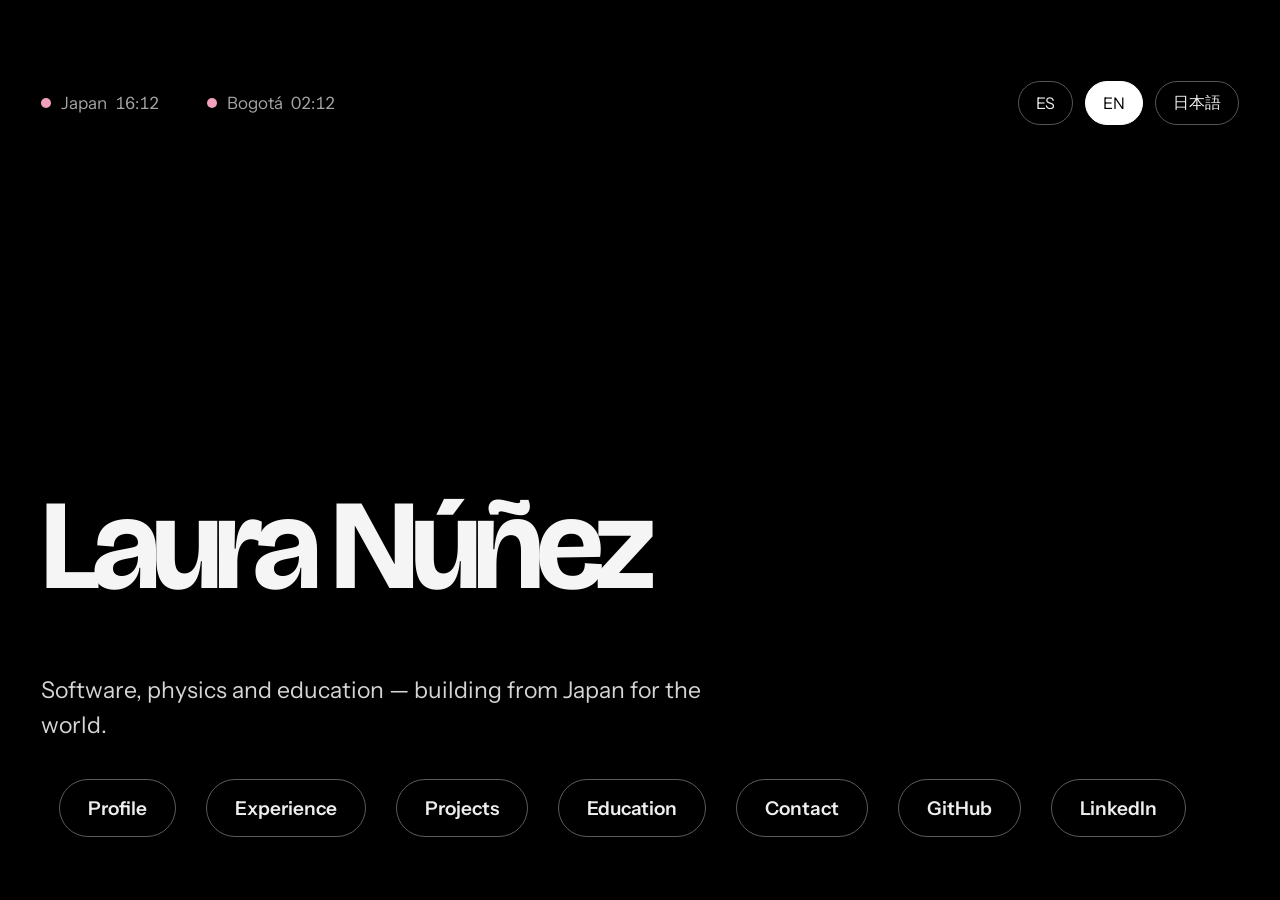
==== 2.html @ 640a98aa "Update Laura Nunez portfolio" ====
<!DOCTYPE html>
<html lang="en">
<head>
  <meta charset="UTF-8">
  <meta name="viewport" content="width=device-width, initial-scale=1.0">

  <title>Laura Núñez | Software Developer & Physicist</title>

  <link rel="preconnect" href="https://fonts.googleapis.com">
  <link rel="preconnect" href="https://fonts.gstatic.com" crossorigin>

  <link
    href="https://fonts.googleapis.com/css2?family=Instrument+Sans:wght@400;500;600;700&family=Bricolage+Grotesque:wght@400;500;600;700;800&display=swap"
    rel="stylesheet"
  >

  <link rel="stylesheet" href="styles.css">
</head>

<body>

  <!-- =========================
       HERO
  ========================== -->

  <main class="hero">

    <div class="circuit" aria-hidden="true">
      <span class="circuit-line line-pink"></span>
      <span class="circuit-line line-purple"></span>
      <span class="circuit-line line-yellow"></span>
      <span class="circuit-line line-red"></span>
      <span class="circuit-line line-blue"></span>
      <span class="circuit-line line-cyan"></span>
    </div>

    <div class="hero-content">

      <div class="top-row">

        <div class="time-zone">
          <span><i></i> Japan <strong id="japanTime">17:13</strong></span>
          <span><i></i> Bogotá <strong id="bogotaTime">03:13</strong></span>
        </div>

        <div class="language-switcher">
          <button class="lang-btn" data-lang="es">ES</button>
          <button class="lang-btn active" data-lang="en">EN</button>
          <button class="lang-btn" data-lang="ja">日本語</button>
        </div>

      </div>

      <section class="intro">

        <h1>Laura Núñez</h1>

        <p
          class="tagline"
          data-en="Software, physics and education — building from Japan for the world."
          data-es="Software, física y educación — construyendo desde Japón para el mundo."
          data-ja="ソフトウェア、物理学、教育 — 日本から世界へ。"
        >
          Software, physics and education — building from Japan for the world.
        </p>

        <nav class="main-nav">

       <button
  class="nav-btn"
  data-modal="profileModal"
  data-en="Profile"
  data-es="Perfil"
  data-ja="プロフィール"
>
  Profile
</button>

<button
  class="nav-btn"
  data-modal="experienceModal"
  data-en="Experience"
  data-es="Experiencia"
  data-ja="職歴"
>
  Experience
</button>

<button
  class="nav-btn"
  data-modal="projectsModal"
  data-en="Projects"
  data-es="Proyectos"
  data-ja="プロジェクト"
>
  Projects
</button>

<button
  class="nav-btn"
  data-modal="educationModal"
  data-en="Education"
  data-es="Educación"
  data-ja="学歴"
>
  Education
</button>

<button
  class="nav-btn"
  data-modal="contactModal"
  data-en="Contact"
  data-es="Contacto"
  data-ja="お問い合わせ"
>
  Contact
</button>
          <a
            class="nav-btn nav-link"
            href="https://github.com/Ichlaura"
            target="_blank"
            rel="noopener noreferrer"
          >
            GitHub
          </a>

          <a
            class="nav-btn nav-link"
            href="https://www.linkedin.com/in/laupao41/"
            target="_blank"
            rel="noopener noreferrer"
          >
            LinkedIn
          </a>

        </nav>

      </section>

    </div>

  </main>


  <!-- =========================
       PROFILE
  ========================== -->

  <div class="modal" id="profileModal">

    <div class="modal-box">

      <button class="close-modal" aria-label="Close">×</button>

      <span class="section-number">01 / PROFILE</span>

      <h2>Laura Núñez</h2>

      <p class="large-text">
        Laura Núñez is a software developer, physicist and educator
        working at the intersection of technology, science and education.
      </p>

      <p>
        Her professional background combines software development,
        automation, physics, research and teaching. She develops digital
        products and automation systems while continuing to expand her
        work toward artificial intelligence, machine learning, robotics
        and computational science.
      </p>

      <p>
        Originally trained in physics and education in Colombia, she later
        expanded into software development and currently works internationally
        from Japan.
      </p>

      <div class="profile-grid">

        <div>
          <span>BASED IN</span>
          <strong>Japan</strong>
        </div>

        <div>
          <span>FIELDS</span>
          <strong>Software · Physics · Education</strong>
        </div>

        <div>
          <span>LANGUAGES</span>
          <strong>Spanish · English · Japanese</strong>
        </div>

        <div>
          <span>FOCUS</span>
          <strong>Full-stack · Automation · AI</strong>
        </div>

      </div>

    </div>

  </div>


  <!-- =========================
       EXPERIENCE
  ========================== -->

  <div class="modal" id="experienceModal">

    <div class="modal-box modal-wide">

      <button class="close-modal" aria-label="Close">×</button>

      <span class="section-number">02 / EXPERIENCE</span>

      <h2>Experience</h2>

      <div class="timeline">

        <article class="timeline-item">

          <div class="timeline-date">
            SEP 2026 — PRESENT
          </div>

          <div class="timeline-content">

            <h3>Delta Careers Module Leader</h3>

            <h4>Crimson Education · Contract · Remote</h4>

            <p>
              Mentors students developing technology-focused projects,
              guiding project definition, technical planning, implementation
              and iterative development.
            </p>

          </div>

        </article>


        <article class="timeline-item">

          <div class="timeline-date">
            MAR 2026 — PRESENT
          </div>

          <div class="timeline-content">

            <h3>Software Engineer</h3>

            <h4>Dental Care Office · Contract · Remote</h4>

            <p>
              Designed and implemented a modular full-stack system for
              dental insurance verification using Python, Playwright,
              FastAPI, React and .NET.
            </p>

            <p>
              Developed backend APIs, automation workflows and structured
              data pipelines to reduce repetitive manual operations and
              improve reliability.
            </p>

          </div>

        </article>


        <article class="timeline-item">

          <div class="timeline-date">
            MAR 2022 — APR 2023
          </div>

          <div class="timeline-content">

            <h3>International Study</h3>

            <h4>Lumos Language School · Utah, United States</h4>

            <p>
              Studied English in the United States while developing
              professional communication skills in an international
              environment.
            </p>

          </div>

        </article>


        <article class="timeline-item">

          <div class="timeline-date">
            AUG 2021 — JAN 2022
          </div>

          <div class="timeline-content">

            <h3>Research Assistant</h3>

            <h4>Universidad Militar Nueva Granada</h4>

            <p>
              Worked with Python, MATLAB and Arduino in research and
              experimental technology projects.
            </p>

          </div>

        </article>


        <article class="timeline-item">

          <div class="timeline-date">
            JUL 2018 — DEC 2021
          </div>

          <div class="timeline-content">

            <h3>Research Support</h3>

            <h4>
              Epidemiology Group — Universidad de los Andes
            </h4>

            <p>
              Collected, validated and analyzed structured research data,
              supported epidemiological projects and contributed to
              research reporting.
            </p>

          </div>

        </article>


        <article class="timeline-item">

          <div class="timeline-date">
            MAR 2018 — NOV 2019
          </div>

          <div class="timeline-content">

            <h3>Physics Teacher</h3>

            <h4>
              Colegio José Manuel Restrepo · Bogotá, Colombia
            </h4>

            <p>
              Delivered structured physics lessons and developed learning
              activities connecting scientific concepts with classroom
              practice.
            </p>

          </div>

        </article>

      </div>

    </div>

  </div>


  <!-- =========================
       PROJECTS
  ========================== -->

  <div class="modal" id="projectsModal">

    <div class="modal-box modal-projects">

      <button class="close-modal" aria-label="Close">×</button>

      <span class="section-number">03 / PROJECTS</span>

      <h2>Selected Work</h2>

      <p class="projects-intro">
        Real products, applications and research. Select a project to
        open the live system or publication.
      </p>


      <div class="project-category">

        <div class="category-heading">
          <span>01</span>
          <h3>Software & Automation</h3>
        </div>


        <div class="project-grid">

          <a
            class="project-card"
            href="https://dco-automation-web.vercel.app/login"
            target="_blank"
            rel="noopener noreferrer"
          >

            <div class="project-top">
              <span>FULL-STACK · AUTOMATION</span>
              <b>↗</b>
            </div>

            <h4>DCO Automation</h4>

            <p>
              Dental insurance automation platform integrating frontend,
              APIs and browser automation.
            </p>

            <div class="tech">
              Python · Playwright · FastAPI · React · .NET
            </div>

            <div class="project-action">
              OPEN LIVE SYSTEM →
            </div>

          </a>


          <a
            class="project-card"
            href="https://lds-directory-colombia.vercel.app/"
            target="_blank"
            rel="noopener noreferrer"
          >

            <div class="project-top">
              <span>WEB APPLICATION</span>
              <b>↗</b>
            </div>

            <h4>Business Directory Colombia</h4>

            <p>
              Searchable digital directory designed to showcase
              entrepreneurs and their businesses.
            </p>

            <div class="tech">
              React · UI/UX · Search · Responsive Web
            </div>

            <div class="project-action">
              OPEN PROJECT →
            </div>

          </a>

        </div>

      </div>


      <div class="project-category">

        <div class="category-heading">
          <span>02</span>
          <h3>Digital Products & Apps</h3>
        </div>


        <div class="project-grid">

          <a
            class="project-card featured-project"
            href="https://adelina-invitations.vercel.app/invitation/ruby-fiallo-nunez"
            target="_blank"
            rel="noopener noreferrer"
          >

            <div class="project-top">
              <span>INTERACTIVE APPLICATION</span>
              <b>↗</b>
            </div>

            <h4>Adelina Interactive Invitations</h4>

            <p>
              Interactive multilingual invitation system with animated
              envelopes, RSVP, countdowns, event information and
              personalized guest experiences.
            </p>

            <div class="tech">
              React · TypeScript · Supabase · Responsive UI
            </div>

            <div class="project-action">
              VIEW LIVE INVITATION →
            </div>

          </a>


          <a
            class="project-card"
            href="https://adelina-invitations.vercel.app/backoffice"
            target="_blank"
            rel="noopener noreferrer"
          >

            <div class="project-top">
              <span>ADMIN PLATFORM</span>
              <b>↗</b>
            </div>

            <h4>Adelina Backoffice</h4>

            <p>
              Administration environment for managing invitations,
              guests, responses and event information.
            </p>

            <div class="tech">
              React · Supabase · Admin UI · Data Management
            </div>

            <div class="project-action">
              OPEN BACKOFFICE →
            </div>

          </a>


          <a
            class="project-card"
            href="https://adeline-website-six.vercel.app/back"
            target="_blank"
            rel="noopener noreferrer"
          >

            <div class="project-top">
              <span>WEB PLATFORM</span>
              <b>↗</b>
            </div>

            <h4>Adelina Invitations Platform</h4>

            <p>
              Digital product platform for presenting and organizing
              invitation designs and services.
            </p>

            <div class="tech">
              React · Vite · TypeScript · Web Design
            </div>

            <div class="project-action">
              VIEW PLATFORM →
            </div>

          </a>


          <a
            class="project-card"
            href="https://adelina-invitations.vercel.app/invitation/una-noche-de-espantos"
            target="_blank"
            rel="noopener noreferrer"
          >

            <div class="project-top">
              <span>INTERACTIVE DESIGN</span>
              <b>↗</b>
            </div>

            <h4>Halloween Invitation</h4>

            <p>
              Themed interactive invitation demonstrating custom visual
              experiences beyond traditional wedding invitations.
            </p>

            <div class="tech">
              React · Animation · Responsive Design
            </div>

            <div class="project-action">
              VIEW DEMO →
            </div>

          </a>

        </div>

      </div>


      <div class="project-category">

        <div class="category-heading">
          <span>03</span>
          <h3>Research & Physics</h3>
        </div>


        <div class="project-grid">

          <a
            class="project-card"
            href="https://repositorio.upn.edu.co/items/59743ebd-1e35-4e17-b740-861f596ebc2e"
            target="_blank"
            rel="noopener noreferrer"
          >

            <div class="project-top">
              <span>ACADEMIC RESEARCH</span>
              <b>↗</b>
            </div>

            <h4>Physics Education Thesis</h4>

            <p>
              Design of a didactic strategy to encourage autonomous
              learning in high-school physics classes.
            </p>

            <div class="tech">
              Physics · Education · Research
            </div>

            <div class="project-action">
              READ PUBLICATION →
            </div>

          </a>

        </div>

      </div>


      <div class="project-category">

        <div class="category-heading">
          <span>04</span>
          <h3>AI · Machine Learning · Robotics</h3>
        </div>


        <div class="project-grid">

          <div class="project-card non-link">

            <div class="project-top">
              <span>DEEP LEARNING</span>
              <b>AI</b>
            </div>

            <h4>Deep Learning with MATLAB</h4>

            <p>
              Completed MathWorks training in deep learning and neural
              network workflows using MATLAB.
            </p>

            <div class="tech">
              MATLAB · Deep Learning · Neural Networks
            </div>

          </div>


          <div class="project-card non-link">

            <div class="project-top">
              <span>COMPUTATIONAL SYSTEMS</span>
              <b>R&D</b>
            </div>

            <h4>Robotics & Scientific Computing</h4>

            <p>
              Experimental and academic work using Arduino, Python and
              MATLAB as a foundation for future robotics, AI and
              computational physics projects.
            </p>

            <div class="tech">
              Arduino · Python · MATLAB · Physics
            </div>

          </div>

        </div>

      </div>


      <div class="project-footer">

        <p>More source code and experiments</p>

        <a
          href="https://github.com/Ichlaura"
          target="_blank"
          rel="noopener noreferrer"
        >
          GitHub / Ichlaura ↗
        </a>

      </div>

    </div>

  </div>


  <!-- =========================
       EDUCATION
  ========================== -->

  <div class="modal" id="educationModal">

    <div class="modal-box modal-wide">

      <button class="close-modal" aria-label="Close">×</button>

      <span class="section-number">04 / EDUCATION</span>

      <h2>Education</h2>

      <div class="timeline education-timeline">

        <article class="timeline-item">

          <div class="timeline-date">
            2023 — 2026
          </div>

          <div class="timeline-content">

            <h3>Bachelor of Science in Software Development</h3>

            <h4>Brigham Young University–Idaho</h4>

            <p>
              Software development, computer programming and web
              technologies.
            </p>

          </div>

        </article>


        <article class="timeline-item">

          <div class="timeline-date">
            2022 — 2023
          </div>

          <div class="timeline-content">

            <h3>English Studies</h3>

            <h4>Lumos Language School · Utah, USA</h4>

            <p>
              Intensive English study in an international environment.
            </p>

          </div>

        </article>


        <article class="timeline-item">

          <div class="timeline-date">
            2020
          </div>

          <div class="timeline-content">

            <h3>English Certificate</h3>

            <h4>BYU–Pathway Worldwide</h4>

          </div>

        </article>


        <article class="timeline-item">

          <div class="timeline-date">
            2015 — 2020
          </div>

          <div class="timeline-content">

            <h3>Bachelor's Degree in Physics</h3>

            <h4>
              Universidad Pedagógica Nacional · Bogotá, Colombia
            </h4>

            <p>
              Physics, mathematics, pedagogy and science education.
            </p>

          </div>

        </article>

      </div>


      <div class="certificate-area">

        <h3>Additional Training</h3>

        <div class="certificate-grid">

          <div class="certificate-card">
            <span>BYU–IDAHO</span>
            <strong>Computer Programming Certificate</strong>
          </div>

          <div class="certificate-card">
            <span>MATHWORKS</span>
            <strong>Deep Learning Onramp</strong>
          </div>

        </div>

      </div>

    </div>

  </div>


  <!-- =========================
       CONTACT
  ========================== -->

  <div class="modal" id="contactModal">

    <div class="modal-box">

      <button class="close-modal" aria-label="Close">×</button>

      <span class="section-number">05 / CONTACT</span>

      <h2>Let's build something.</h2>

      <p class="large-text">
        Available for software development, automation, educational
        technology and international technology projects.
      </p>

      <div class="contact-links">

        <a
          href="https://github.com/Ichlaura"
          target="_blank"
          rel="noopener noreferrer"
        >
          GitHub
          <span>↗</span>
        </a>

        <a
          href="https://www.linkedin.com/in/laupao41/"
          target="_blank"
          rel="noopener noreferrer"
        >
          LinkedIn
          <span>↗</span>
        </a>

      </div>

    </div>

  </div>


  <!-- =========================
       JAVASCRIPT
  ========================== -->

  <script>

    /* -------------------------
       MODALS
    ------------------------- */

    const modalButtons = document.querySelectorAll("[data-modal]");
    const modals = document.querySelectorAll(".modal");
    const closeButtons = document.querySelectorAll(".close-modal");

    modalButtons.forEach(button => {

      button.addEventListener("click", () => {

        const modalId = button.dataset.modal;
        const modal = document.getElementById(modalId);

        if (modal) {
          modal.classList.add("show");
          document.body.classList.add("modal-open");
        }

      });

    });


    closeButtons.forEach(button => {

      button.addEventListener("click", () => {

        const modal = button.closest(".modal");

        modal.classList.remove("show");
        document.body.classList.remove("modal-open");

      });

    });


    modals.forEach(modal => {

      modal.addEventListener("click", event => {

        if (event.target === modal) {

          modal.classList.remove("show");
          document.body.classList.remove("modal-open");

        }

      });

    });


    document.addEventListener("keydown", event => {

      if (event.key === "Escape") {

        modals.forEach(modal => {
          modal.classList.remove("show");
        });

        document.body.classList.remove("modal-open");

      }

    });


    /* -------------------------
       LANGUAGE
    ------------------------- */

    const langButtons = document.querySelectorAll(".lang-btn");

    langButtons.forEach(button => {

      button.addEventListener("click", () => {

        const lang = button.dataset.lang;

        langButtons.forEach(btn => {
          btn.classList.remove("active");
        });

        button.classList.add("active");

        document.querySelectorAll("[data-en]").forEach(element => {

          const translation = element.dataset[lang];

          if (translation) {
            element.textContent = translation;
          }

        });

      });

    });


    /* -------------------------
       WORLD CLOCKS
    ------------------------- */

    function updateClocks() {

      const now = new Date();

      const japan = new Intl.DateTimeFormat(
        "en-GB",
        {
          timeZone: "Asia/Tokyo",
          hour: "2-digit",
          minute: "2-digit",
          hour12: false
        }
      ).format(now);

      const bogota = new Intl.DateTimeFormat(
        "en-GB",
        {
          timeZone: "America/Bogota",
          hour: "2-digit",
          minute: "2-digit",
          hour12: false
        }
      ).format(now);

      document.getElementById("japanTime").textContent = japan;
      document.getElementById("bogotaTime").textContent = bogota;

    }

    updateClocks();

    setInterval(updateClocks, 30000);

  </script>

</body>
</html>
---- styles.css ----
/* =========================================
   RESET
========================================= */

* {
  margin: 0;
  padding: 0;
  box-sizing: border-box;
}

:root {
  --sans: "Instrument Sans", "Noto Sans JP", "Hiragino Sans", "Yu Gothic", Meiryo, "Helvetica Neue", Arial, sans-serif;
  --display: "Bricolage Grotesque", "Noto Sans JP", "Hiragino Sans", "Yu Gothic", Meiryo, "Helvetica Neue", Arial, sans-serif;
}

html {
  scroll-behavior: smooth;
}

body {
  background: #000000;
  color: #f5f5f5;
  font-family: var(--sans);
  overflow-x: hidden;
}

body.modal-open {
  overflow: hidden;
}

button,
a {
  font: inherit;
}

button {
  color: inherit;
}

:focus-visible {
  outline: 3px solid #f4b6c8;
  outline-offset: 3px;
}


/* =========================================
   HERO
========================================= */

.hero {
  position: relative;
  width: 100%;
  min-height: 100vh;
  background: #000000;
  overflow: hidden;
}

.hero-content {
  position: relative;
  z-index: 10;
  width: 100%;
  min-height: 100vh;
  padding: 9vh 3.2vw 5vh;
}

.top-row {
  width: 100%;
  display: flex;
  justify-content: space-between;
  align-items: center;
  gap: 24px;
}

.time-zone {
  display: flex;
  flex-wrap: wrap;
  gap: 14px 48px;
  color: #a3a3a3;
  font-size: 17px;
}

.time-zone > span {
  display: flex;
  align-items: center;
}

.time-zone strong {
  font-weight: 400;
  margin-left: 8px;
  font-variant-numeric: tabular-nums;
}

.time-zone i {
  display: inline-block;
  width: 10px;
  height: 10px;
  margin-right: 10px;
  background: #f3a0bb;
  border-radius: 50%;
}

.language-switcher {
  display: flex;
  flex-shrink: 0;
  gap: 12px;
}

.lang-btn {
  border: 1px solid #555555;
  background: #000000;
  color: #eeeeee;
  border-radius: 30px;
  padding: 10px 17px;
  cursor: pointer;
  transition: 0.25s ease;
}

.lang-btn:hover {
  border-color: #ffffff;
}

.lang-btn.active {
  background: #ffffff;
  color: #000000;
  border-color: #ffffff;
}


/* =========================================
   INTRO
========================================= */

.intro {
  position: absolute;
  z-index: 10;
  left: 3.2vw;
  bottom: 7vh;
  width: 90%;
}

.intro h1 {
  font-family: var(--display);
  font-size: clamp(88px, 10vw, 175px);
  line-height: 0.88;
  letter-spacing: -8px;
  font-weight: 700;
  color: #f5f5f5;
}

.tagline {
  max-width: 700px;
  margin-top: 70px;
  color: #d5d5d5;
  font-size: clamp(22px, 1.8vw, 31px);
  line-height: 1.55;
}

.main-nav {
  display: flex;
  align-items: center;
  gap: 30px;
  flex-wrap: wrap;
  margin-top: 35px;
  padding-left: 18px;
}

.nav-btn {
  display: inline-flex;
  align-items: center;
  justify-content: center;
  min-height: 58px;
  padding: 0 28px;
  border: 1px solid #5b5b5b;
  border-radius: 40px;
  background: rgba(0, 0, 0, 0.55);
  color: #eeeeee;
  text-decoration: none;
  font-size: 19px;
  font-weight: 600;
  cursor: pointer;
  -webkit-backdrop-filter: blur(6px);
  backdrop-filter: blur(6px);
  transition:
    background 0.25s ease,
    color 0.25s ease,
    border-color 0.25s ease,
    transform 0.25s ease;
}

.nav-btn:hover {
  background: #ffffff;
  color: #000000;
  border-color: #ffffff;
  transform: translateY(-2px);
}


/* =========================================
   CHAINS (hileras de puntos que se persiguen)
========================================= */

.chains {
  position: absolute;
  z-index: 2;
  inset: 0;
  width: 100%;
  height: 100%;
  display: block;
  pointer-events: none;
}


/* =========================================
   MODAL
========================================= */

.modal {
  position: fixed;
  z-index: 1000;
  inset: 0;
  display: none;
  justify-content: center;
  align-items: flex-start;
  overflow-y: auto;
  padding: 45px 25px;
  background: rgba(0, 0, 0, 0.88);
  -webkit-backdrop-filter: blur(12px);
  backdrop-filter: blur(12px);
}

.modal.show {
  display: flex;
}

.modal-box {
  position: relative;
  width: min(900px, 100%);
  margin: auto;
  padding: 60px;
  background: #111111;
  border: 1px solid #2b2b2b;
  border-radius: 28px;
  box-shadow: 0 30px 100px rgba(0, 0, 0, 0.7);
}

.modal-wide {
  width: min(1100px, 100%);
}

.modal-projects {
  width: min(1250px, 100%);
}

.close-modal {
  position: absolute;
  top: 22px;
  right: 28px;
  border: 0;
  background: transparent;
  color: #ffffff;
  font-size: 40px;
  line-height: 1;
  cursor: pointer;
}

.close-modal:hover {
  color: #f4b6c8;
}

.section-number {
  display: block;
  margin-bottom: 18px;
  color: #f4b6c8;
  font-size: 13px;
  font-weight: 700;
  letter-spacing: 3px;
}

.modal-box h2 {
  margin-bottom: 28px;
  font-family: var(--display);
  font-size: clamp(48px, 6vw, 85px);
  line-height: 0.95;
  letter-spacing: -4px;
}

.modal-box > p {
  color: #bdbdbd;
  font-size: 17px;
  line-height: 1.75;
  margin-bottom: 18px;
}

.modal-box .large-text {
  color: #f2f2f2;
  font-size: clamp(22px, 2.4vw, 31px);
  line-height: 1.45;
}


/* =========================================
   PROFILE
========================================= */

.profile-grid {
  display: grid;
  grid-template-columns: repeat(2, 1fr);
  gap: 1px;
  margin-top: 40px;
  background: #2b2b2b;
  border: 1px solid #2b2b2b;
}

.profile-grid div {
  background: #111111;
  padding: 25px;
}

.profile-grid span {
  display: block;
  margin-bottom: 8px;
  color: #777777;
  font-size: 11px;
  letter-spacing: 2px;
}

.profile-grid strong {
  font-size: 17px;
  font-weight: 500;
}


/* =========================================
   TIMELINE
========================================= */

.timeline {
  position: relative;
  margin-top: 30px;
}

.timeline::before {
  content: "";
  position: absolute;
  left: 180px;
  top: 4px;
  bottom: 4px;
  width: 1px;
  background: #343434;
}

.timeline-item {
  position: relative;
  display: grid;
  grid-template-columns: 150px 1fr;
  column-gap: 60px;
  padding: 0 0 32px 0;
}

.timeline-item:last-child {
  padding-bottom: 0;
}

.timeline-item::before {
  content: "";
  position: absolute;
  left: 175px;
  top: 5px;
  width: 11px;
  height: 11px;
  background: #f4b6c8;
  border-radius: 50%;
  box-shadow: 0 0 0 6px #111111;
}

.timeline-date {
  padding-top: 1px;
  color: #777777;
  font-size: 11px;
  line-height: 1.5;
  letter-spacing: 1.2px;
}

.timeline-content h3 {
  margin-bottom: 5px;
  color: #ffffff;
  font-size: 22px;
  line-height: 1.2;
}

.timeline-content h4 {
  margin-bottom: 8px;
  color: #a7a7a7;
  font-size: 14px;
  font-weight: 500;
}

.timeline-content p {
  max-width: 730px;
  color: #888888;
  font-size: 14px;
  line-height: 1.55;
}

.timeline-content p + p {
  margin-top: 10px;
}


/* =========================================
   EDUCATION
========================================= */

.education-timeline .timeline-item {
  padding-bottom: 25px;
}

.certificate-area {
  margin-top: 45px;
  padding-top: 35px;
  border-top: 1px solid #2b2b2b;
}

.certificate-area h3 {
  margin-bottom: 20px;
  font-size: 25px;
}

.certificate-grid {
  display: grid;
  grid-template-columns: repeat(2, 1fr);
  gap: 14px;
}

.certificate-card {
  padding: 22px;
  background: #171717;
  border: 1px solid #2c2c2c;
  border-radius: 16px;
}

.certificate-card span {
  display: block;
  margin-bottom: 8px;
  color: #777777;
  font-size: 10px;
  letter-spacing: 2px;
}

.certificate-card strong {
  font-size: 16px;
}


/* =========================================
   PROJECTS
========================================= */

.projects-intro {
  max-width: 760px;
}

.project-category {
  margin-top: 50px;
}

.category-heading {
  display: flex;
  align-items: center;
  gap: 15px;
  padding-bottom: 15px;
  margin-bottom: 18px;
  border-bottom: 1px solid #303030;
}

.category-heading span {
  color: #f4b6c8;
  font-size: 11px;
  letter-spacing: 2px;
}

.category-heading h3 {
  font-family: var(--display);
  font-size: 28px;
  font-weight: 600;
}

.project-grid {
  display: grid;
  grid-template-columns: repeat(2, minmax(0, 1fr));
  gap: 14px;
}

.project-card {
  position: relative;
  display: flex;
  flex-direction: column;
  min-height: 280px;
  padding: 28px;
  overflow: hidden;
  background: #161616;
  color: #ffffff;
  border: 1px solid #2d2d2d;
  border-radius: 20px;
  text-decoration: none;
  transition:
    transform 0.25s ease,
    border-color 0.25s ease,
    background 0.25s ease;
}

a.project-card:hover {
  transform: translateY(-5px);
  border-color: #666666;
  background: #1d1d1d;
}

.featured-project {
  background:
    radial-gradient(
      circle at top right,
      rgba(244, 182, 200, 0.14),
      transparent 38%
    ),
    #161616;
}

.project-top {
  display: flex;
  justify-content: space-between;
  align-items: center;
  gap: 12px;
  margin-bottom: 38px;
}

.project-top span {
  color: #888888;
  font-size: 10px;
  letter-spacing: 1.8px;
}

.project-top b {
  color: #f4b6c8;
  font-size: 21px;
  font-weight: 400;
}

.project-card h4 {
  margin-bottom: 12px;
  font-family: var(--display);
  font-size: 27px;
  line-height: 1.1;
}

.project-card p {
  color: #9c9c9c;
  font-size: 14px;
  line-height: 1.6;
}

.tech {
  margin-top: 18px;
  color: #cccccc;
  font-size: 11px;
  line-height: 1.5;
}

.project-action {
  margin-top: auto;
  padding-top: 25px;
  color: #f4b6c8;
  font-size: 11px;
  font-weight: 700;
  letter-spacing: 1.5px;
}

.non-link {
  cursor: default;
}

.project-footer {
  display: flex;
  justify-content: space-between;
  align-items: center;
  margin-top: 55px;
  padding: 30px 0 0;
  border-top: 1px solid #2c2c2c;
}

.project-footer p {
  color: #777777;
}

.project-footer a {
  color: #ffffff;
  text-decoration: none;
  font-weight: 600;
}

.project-footer a:hover {
  color: #f4b6c8;
}


/* =========================================
   CONTACT
========================================= */

.contact-links {
  margin-top: 45px;
  border-top: 1px solid #303030;
}

.contact-links a {
  display: flex;
  justify-content: space-between;
  align-items: center;
  padding: 25px 5px;
  color: #ffffff;
  border-bottom: 1px solid #303030;
  text-decoration: none;
  font-size: 24px;
  transition: padding 0.2s ease;
}

.contact-links a:hover {
  padding-left: 15px;
  color: #f4b6c8;
}


/* =========================================
   JAPONÉS (sin espaciado negativo en kanji)
========================================= */

:lang(ja) .modal-box h2 {
  letter-spacing: 0;
  line-height: 1.15;
}

:lang(ja) .timeline-date,
:lang(ja) .project-top span,
:lang(ja) .project-action,
:lang(ja) .section-number {
  letter-spacing: 0.5px;
}

:lang(ja) .modal-box > p,
:lang(ja) .timeline-content p,
:lang(ja) .project-card p {
  line-height: 1.85;
}


/* =========================================
   RESPONSIVE
========================================= */

@media (max-width: 1100px) {

  .hero-content {
    padding-top: 6vh;
  }

  .top-row {
    width: 100%;
  }

  .intro {
    width: 94%;
  }

  .intro h1 {
    letter-spacing: -5px;
  }

  .main-nav {
    gap: 14px;
    padding-left: 0;
  }

  .nav-btn {
    min-height: 52px;
    padding: 0 22px;
    font-size: 16px;
  }

}


@media (max-width: 800px) {

  .hero {
    min-height: 900px;
  }

  .hero-content {
    padding: 35px 22px;
  }

  .top-row {
    align-items: flex-start;
  }

  .time-zone {
    flex-direction: column;
    gap: 8px;
    font-size: 13px;
  }

  .language-switcher {
    gap: 7px;
  }

  .lang-btn {
    padding: 8px 11px;
    font-size: 12px;
  }

  .intro {
    left: 22px;
    bottom: 55px;
    width: calc(100% - 44px);
  }

  .intro h1 {
    font-size: clamp(70px, 20vw, 120px);
    letter-spacing: -5px;
  }

  .tagline {
    margin-top: 45px;
    font-size: 20px;
  }

  .main-nav {
    margin-top: 28px;
  }

  .nav-btn {
    min-height: 48px;
    padding: 0 18px;
    font-size: 14px;
  }

  .modal {
    padding: 15px;
  }

  .modal-box {
    padding: 50px 24px 35px;
    border-radius: 20px;
  }

  .modal-box h2 {
    letter-spacing: -2px;
  }

  .profile-grid,
  .certificate-grid,
  .project-grid {
    grid-template-columns: 1fr;
  }

  .timeline::before {
    left: 7px;
  }

  .timeline-item {
    grid-template-columns: 1fr;
    padding-left: 35px;
    padding-bottom: 30px;
  }

  .timeline-item::before {
    left: 2px;
  }

  .timeline-date {
    margin-bottom: 7px;
  }

  .project-footer {
    flex-direction: column;
    align-items: flex-start;
    gap: 12px;
  }

}


@media (max-width: 500px) {

  .intro h1 {
    font-size: 66px;
    letter-spacing: -4px;
  }

  .main-nav {
    gap: 9px;
  }

  .nav-btn {
    padding: 0 15px;
    min-height: 43px;
    font-size: 13px;
  }

}
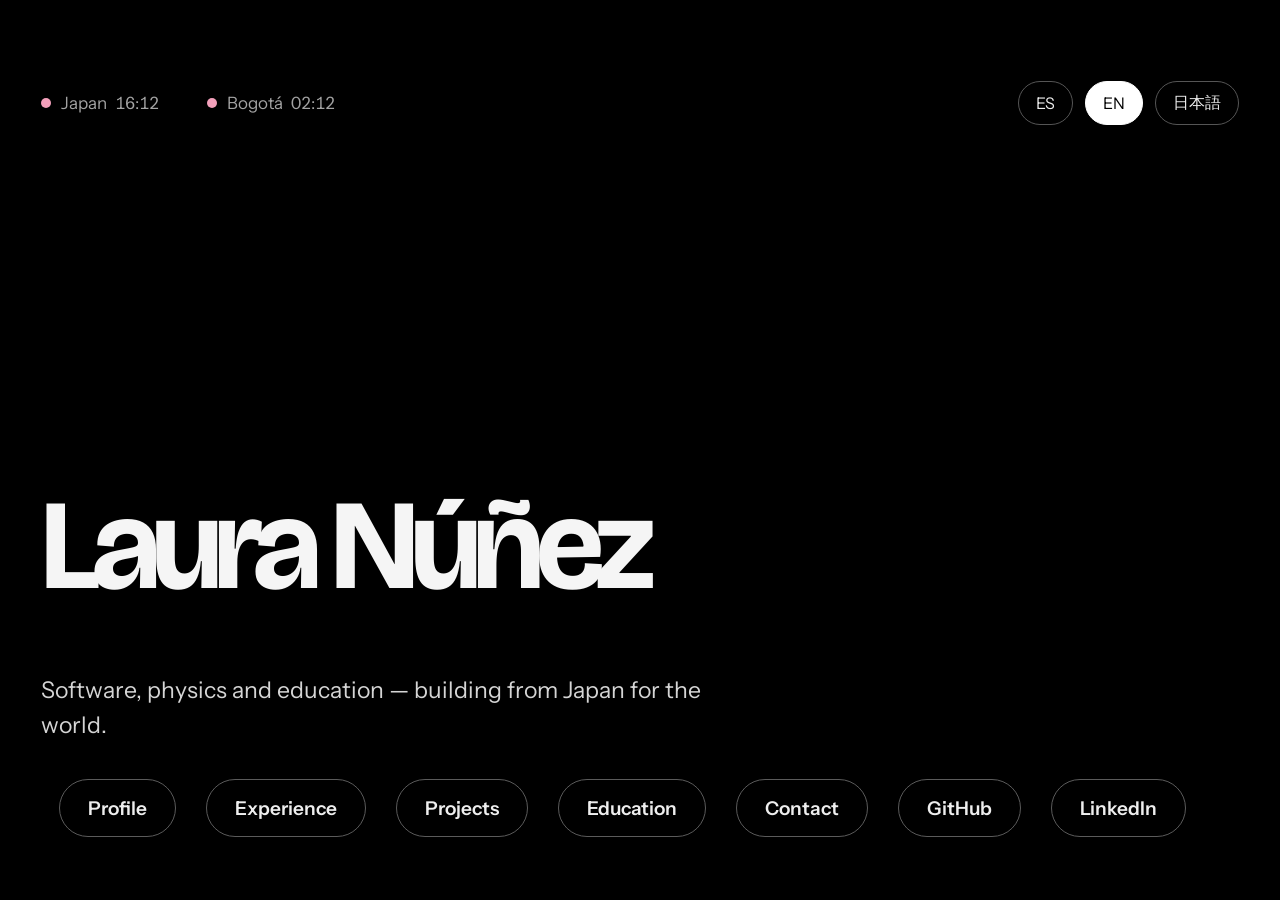
==== commit 87002c74: "portafolio dco" ====
--- a/2.html
+++ b/2.html
@@ -405,7 +405,7 @@
 
           <a
             class="project-card"
-            href="https://dco-automation-web.vercel.app/login"
+            href="https://dco-automation-web.vercel.app"
             target="_blank"
             rel="noopener noreferrer"
           >
